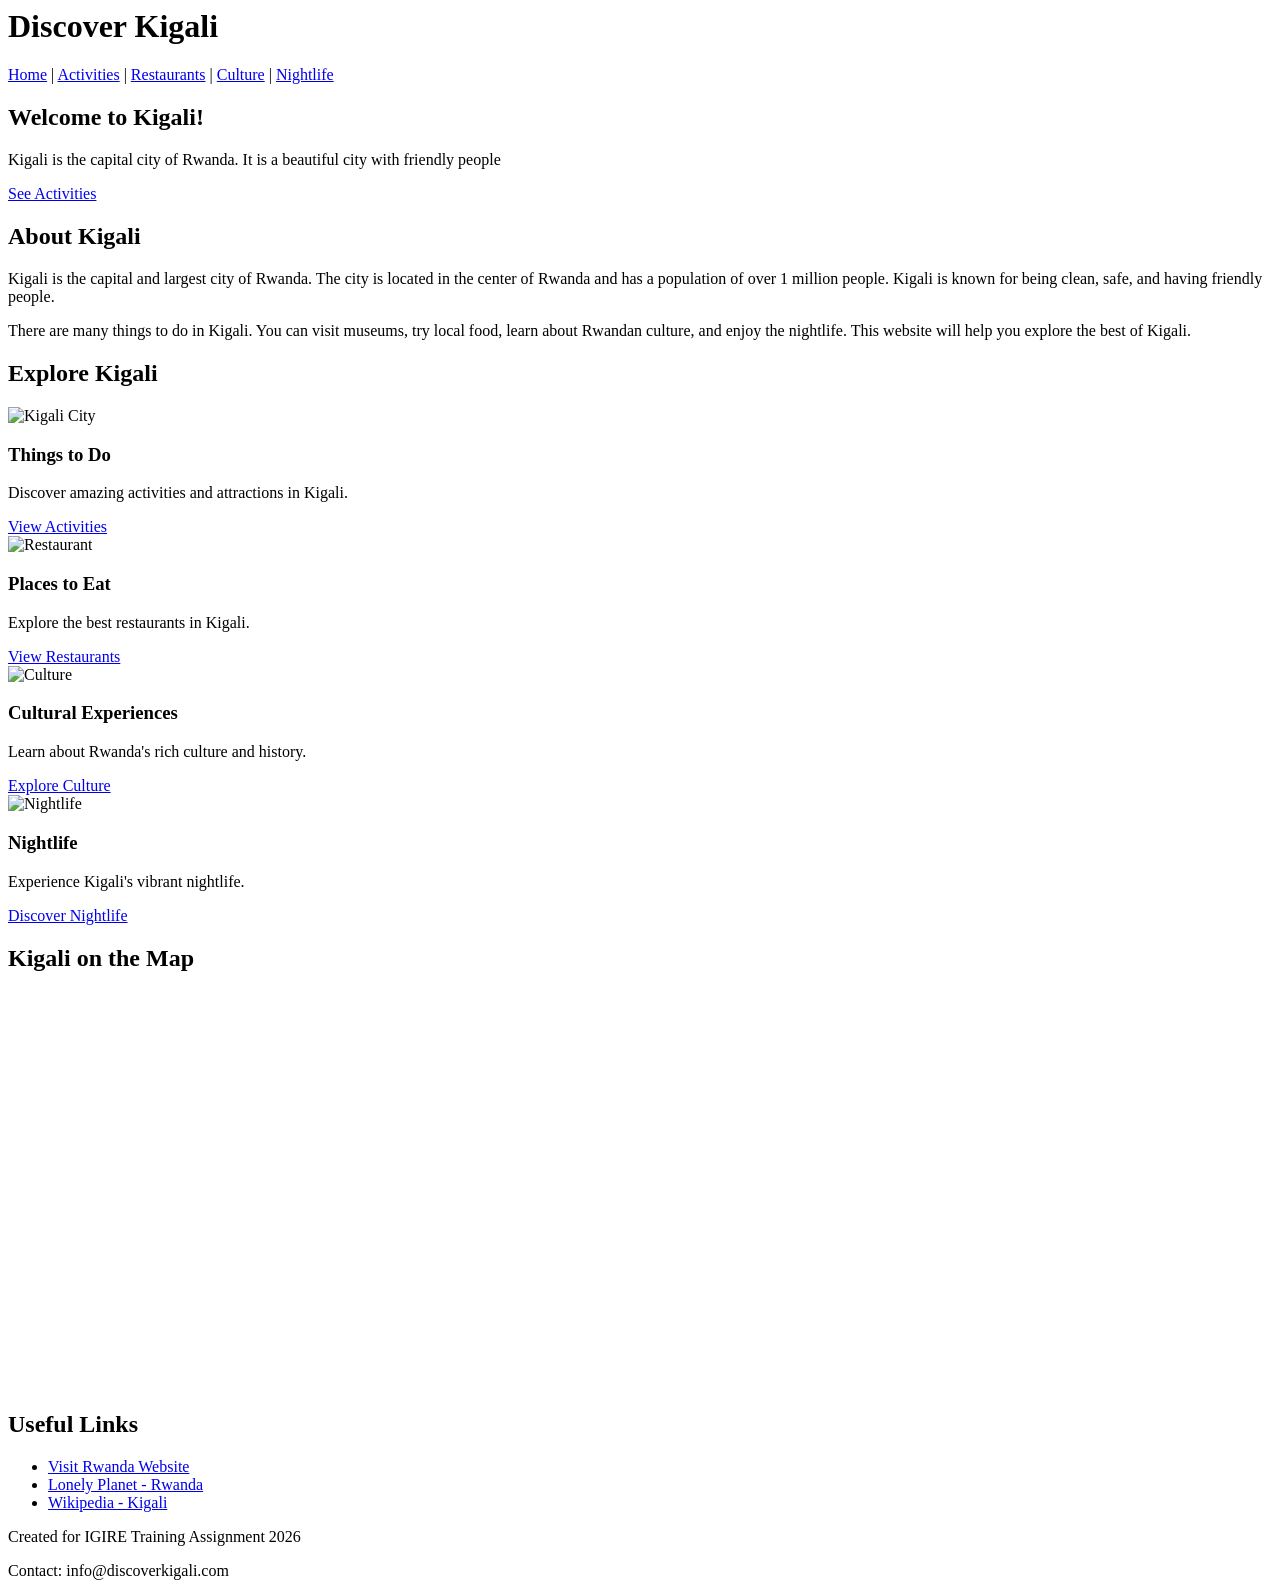
==== index.html @ ad77dcd5 "my scond commit" ====
<html>
<head>
    <title>Discover Kigali - Home</title>
    <link rel="stylesheet" href="css/index.css">
</head>
<body>

    <header>
        <h1>Discover Kigali</h1>
        <nav>
            <a href="index.html">Home</a> | 
            <a href="activities.html">Activities</a> | 
            <a href="restaurants.html">Restaurants</a> | 
            <a href="culture.html">Culture</a> | 
            <a href="nightlife.html">Nightlife</a>
        </nav>
    </header>

    <section class="hero">
        <h2>Welcome to Kigali!</h2>
        <p>Kigali is the capital city of Rwanda. It is a beautiful city with friendly people</p>
        <a href="activities.html">See Activities</a>
    </section>

    <section class="intro">
        <h2>About Kigali</h2>
        <p>Kigali is the capital and largest city of Rwanda. The city is located in the center of Rwanda and has a population of over 1 million people. Kigali is known for being clean, safe, and having friendly people.</p>
        <p>There are many things to do in Kigali. You can visit museums, try local food, learn about Rwandan culture, and enjoy the nightlife. This website will help you explore the best of Kigali.</p>
    </section>

    <section class="places">
        <h2>Explore Kigali</h2>
        
        <div class="card">
            <img src="https://images.unsplash.com/photo-1580060839134-75a5edca2e99?w=400" alt="Kigali City">
            <h3>Things to Do</h3>
            <p>Discover amazing activities and attractions in Kigali.</p>
            <a href="activities.html">View Activities</a>
        </div>

        <div class="card">
            <img src="https://images.unsplash.com/photo-1555396273-367ea4eb4db5?w=400" alt="Restaurant">
            <h3>Places to Eat</h3>
            <p>Explore the best restaurants in Kigali.</p>
            <a href="restaurants.html">View Restaurants</a>
        </div>

        <div class="card">
            <img src="https://images.unsplash.com/photo-1516026672322-bc52d61a55d5?w=400" alt="Culture">
            <h3>Cultural Experiences</h3>
            <p>Learn about Rwanda's rich culture and history.</p>
            <a href="culture.html">Explore Culture</a>
        </div>

        <div class="card">
            <img src="https://images.unsplash.com/photo-1514525253161-7a46d19cd819?w=400" alt="Nightlife">
            <h3>Nightlife</h3>
            <p>Experience Kigali's vibrant nightlife.</p>
            <a href="nightlife.html">Discover Nightlife</a>
        </div>
    </section>

    <section class="map">
        <h2>Kigali on the Map</h2>
        <iframe src="https://www.google.com/maps/embed?pb=!1m18!1m12!1m3!1d127671.00808648674!2d29.803907874743827!3d-1.970679542572945!2m3!1f0!2f0!3f0!3m2!1i1024!2i768!4f13.1!3m3!1m2!1s0x19dca495857f5c39%3A0x3c4e0b5c8b1d3e0!2sKigali%2C%20Rwanda!5e0!3m2!1sen!2sus!4v1234567890" width="100%" height="400" style="border:0;"></iframe>
    </section>

    <section class="links">
        <h2>Useful Links</h2>
        <ul>
            <li><a href="https://visit.rwanda/" target="_blank">Visit Rwanda Website</a></li>
            <li><a href="https://www.lonelyplanet.com/rwanda" target="_blank">Lonely Planet - Rwanda</a></li>
            <li><a href="https://en.wikipedia.org/wiki/Kigali" target="_blank">Wikipedia - Kigali</a></li>
        </ul>
    </section>

    <footer>
        <p>Created for IGIRE Training Assignment 2026</p>
        <p>Contact: info@discoverkigali.com</p>
    </footer>

</body>
</html>
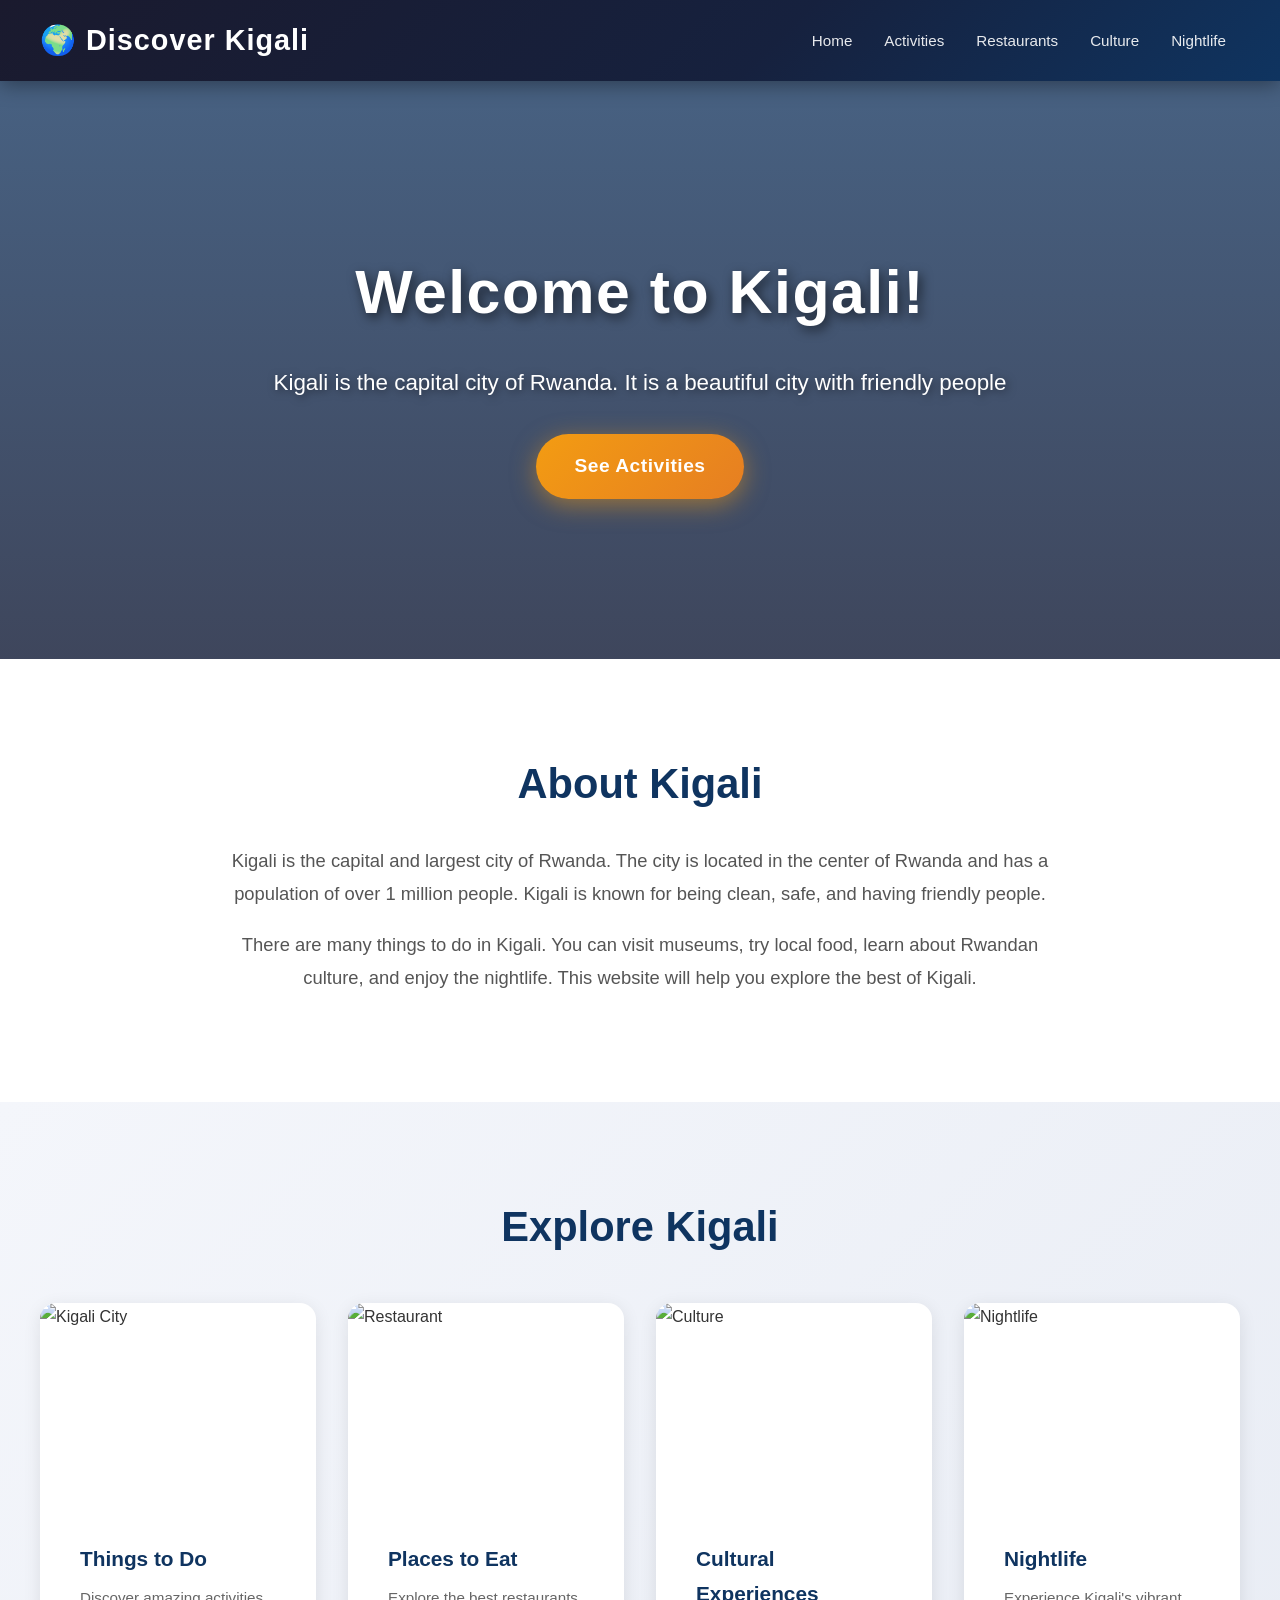
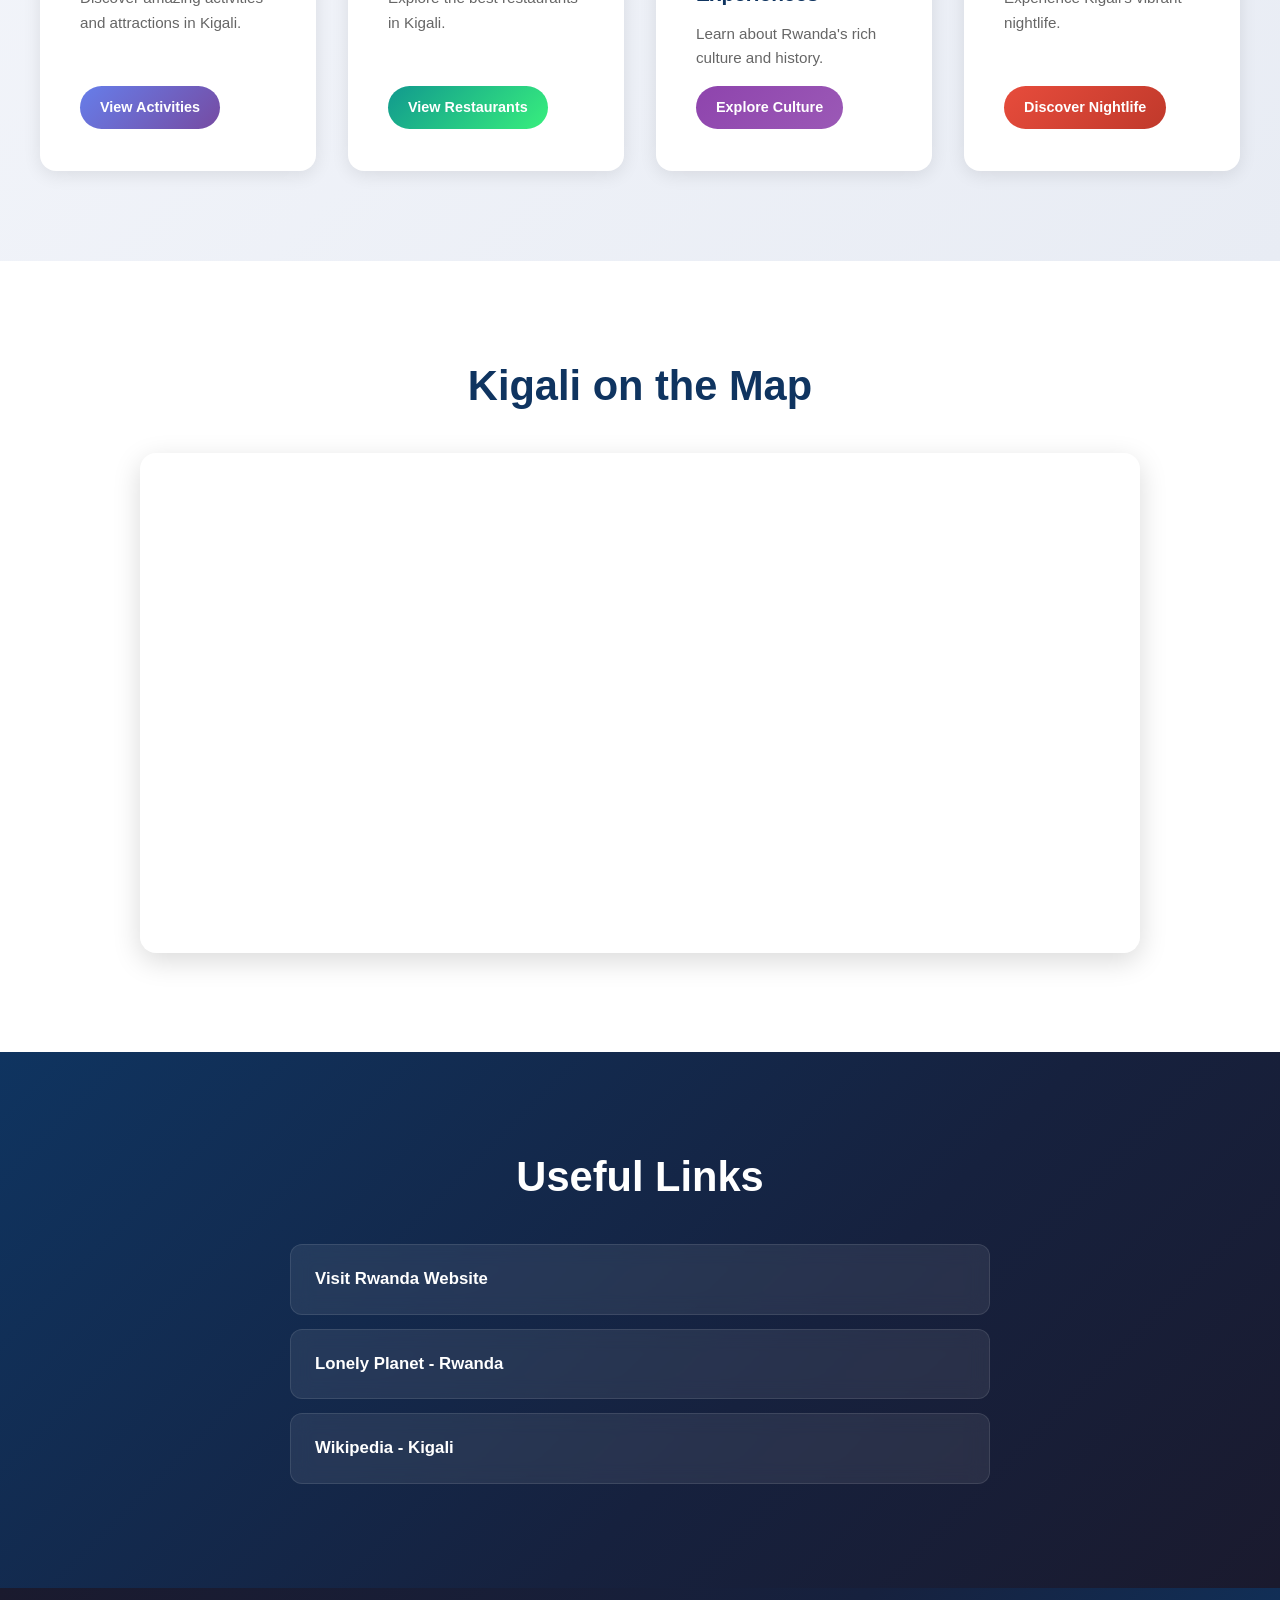
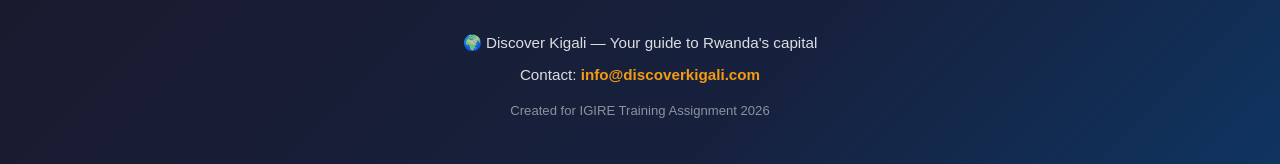
==== commit 516a9d31: "updated with responsiveness" ====
--- a/index.html
+++ b/index.html
@@ -1,19 +1,28 @@
-<html>
+<!DOCTYPE html>
+<html lang="en">
 <head>
+    <meta charset="UTF-8">
+    <meta name="viewport" content="width=device-width, initial-scale=1.0">
     <title>Discover Kigali - Home</title>
+    <link rel="stylesheet" href="css/shared.css">
     <link rel="stylesheet" href="css/index.css">
 </head>
 <body>
 
     <header>
-        <h1>Discover Kigali</h1>
-        <nav>
-            <a href="index.html">Home</a> | 
-            <a href="activities.html">Activities</a> | 
-            <a href="restaurants.html">Restaurants</a> | 
-            <a href="culture.html">Culture</a> | 
-            <a href="nightlife.html">Nightlife</a>
-        </nav>
+        <div class="header-inner">
+            <h1>🌍 Discover Kigali</h1>
+            <button class="nav-toggle" aria-label="Toggle navigation" onclick="this.classList.toggle('open'); document.querySelector('nav').classList.toggle('open')">
+                <span></span><span></span><span></span>
+            </button>
+            <nav>
+                <a href="index.html">Home</a>
+                <a href="activities.html">Activities</a>
+                <a href="restaurants.html">Restaurants</a>
+                <a href="culture.html">Culture</a>
+                <a href="nightlife.html">Nightlife</a>
+            </nav>
+        </div>
     </header>
 
     <section class="hero">
@@ -30,33 +39,42 @@
 
     <section class="places">
         <h2>Explore Kigali</h2>
-        
-        <div class="card">
-            <img src="https://images.unsplash.com/photo-1580060839134-75a5edca2e99?w=400" alt="Kigali City">
-            <h3>Things to Do</h3>
-            <p>Discover amazing activities and attractions in Kigali.</p>
-            <a href="activities.html">View Activities</a>
-        </div>
+        <div class="places-grid">
+            <div class="card">
+                <img src="https://images.unsplash.com/photo-1580060839134-75a5edca2e99?w=600" alt="Kigali City">
+                <div class="card-body">
+                    <h3>Things to Do</h3>
+                    <p>Discover amazing activities and attractions in Kigali.</p>
+                    <a href="activities.html" style="background: linear-gradient(135deg, #667eea 0%, #764ba2 100%);">View Activities</a>
+                </div>
+            </div>
 
-        <div class="card">
-            <img src="https://images.unsplash.com/photo-1555396273-367ea4eb4db5?w=400" alt="Restaurant">
-            <h3>Places to Eat</h3>
-            <p>Explore the best restaurants in Kigali.</p>
-            <a href="restaurants.html">View Restaurants</a>
-        </div>
+            <div class="card">
+                <img src="https://images.unsplash.com/photo-1555396273-367ea4eb4db5?w=600" alt="Restaurant">
+                <div class="card-body">
+                    <h3>Places to Eat</h3>
+                    <p>Explore the best restaurants in Kigali.</p>
+                    <a href="restaurants.html" style="background: linear-gradient(135deg, #11998e 0%, #38ef7d 100%);">View Restaurants</a>
+                </div>
+            </div>
 
-        <div class="card">
-            <img src="https://images.unsplash.com/photo-1516026672322-bc52d61a55d5?w=400" alt="Culture">
-            <h3>Cultural Experiences</h3>
-            <p>Learn about Rwanda's rich culture and history.</p>
-            <a href="culture.html">Explore Culture</a>
-        </div>
+            <div class="card">
+                <img src="https://images.unsplash.com/photo-1516026672322-bc52d61a55d5?w=600" alt="Culture">
+                <div class="card-body">
+                    <h3>Cultural Experiences</h3>
+                    <p>Learn about Rwanda's rich culture and history.</p>
+                    <a href="culture.html" style="background: linear-gradient(135deg, #8e44ad 0%, #9b59b6 100%);">Explore Culture</a>
+                </div>
+            </div>
 
-        <div class="card">
-            <img src="https://images.unsplash.com/photo-1514525253161-7a46d19cd819?w=400" alt="Nightlife">
-            <h3>Nightlife</h3>
-            <p>Experience Kigali's vibrant nightlife.</p>
-            <a href="nightlife.html">Discover Nightlife</a>
+            <div class="card">
+                <img src="https://images.unsplash.com/photo-1514525253161-7a46d19cd819?w=600" alt="Nightlife">
+                <div class="card-body">
+                    <h3>Nightlife</h3>
+                    <p>Experience Kigali's vibrant nightlife.</p>
+                    <a href="nightlife.html" style="background: linear-gradient(135deg, #e74c3c 0%, #c0392b 100%);">Discover Nightlife</a>
+                </div>
+            </div>
         </div>
     </section>
 
@@ -75,8 +93,11 @@
     </section>
 
     <footer>
-        <p>Created for IGIRE Training Assignment 2026</p>
-        <p>Contact: info@discoverkigali.com</p>
+        <div class="footer-inner">
+            <p>🌍 Discover Kigali &mdash; Your guide to Rwanda's capital</p>
+            <p>Contact: <a href="mailto:info@discoverkigali.com">info@discoverkigali.com</a></p>
+            <p class="footer-copy">Created for IGIRE Training Assignment 2026</p>
+        </div>
     </footer>
 
 </body>
--- a/css/shared.css
+++ b/css/shared.css
@@ -0,0 +1,603 @@
+/* ============================================================
+   SHARED STYLES — Discover Kigali
+   Responsive header, nav, footer, cards, tables, forms, gallery
+   ============================================================ */
+
+/* ---------- Reset & Base ---------- */
+*, *::before, *::after {
+    margin: 0;
+    padding: 0;
+    box-sizing: border-box;
+}
+
+html {
+    scroll-behavior: smooth;
+}
+
+body {
+    font-family: 'Segoe UI', Tahoma, Geneva, Verdana, sans-serif;
+    line-height: 1.7;
+    color: #333;
+    background-color: #f4f6fb;
+}
+
+img {
+    max-width: 100%;
+    display: block;
+}
+
+/* ---------- Header & Nav ---------- */
+header {
+    background: linear-gradient(135deg, #1a1a2e 0%, #16213e 60%, #0f3460 100%);
+    color: white;
+    padding: 0 20px;
+    position: sticky;
+    top: 0;
+    z-index: 1000;
+    box-shadow: 0 3px 20px rgba(0,0,0,0.4);
+}
+
+.header-inner {
+    max-width: 1200px;
+    margin: 0 auto;
+    display: flex;
+    align-items: center;
+    justify-content: space-between;
+    flex-wrap: wrap;
+    padding: 16px 0;
+    gap: 10px;
+}
+
+header h1 {
+    font-size: clamp(1.2rem, 4vw, 1.8rem);
+    font-weight: 800;
+    letter-spacing: 1px;
+    white-space: nowrap;
+}
+
+/* Hamburger button */
+.nav-toggle {
+    display: none;
+    flex-direction: column;
+    justify-content: space-between;
+    width: 30px;
+    height: 22px;
+    background: none;
+    border: none;
+    cursor: pointer;
+    padding: 0;
+    z-index: 1100;
+}
+
+.nav-toggle span {
+    display: block;
+    height: 3px;
+    width: 100%;
+    background: white;
+    border-radius: 3px;
+    transition: all 0.3s ease;
+    transform-origin: center;
+}
+
+/* Animate hamburger to X */
+.nav-toggle.open span:nth-child(1) { transform: translateY(9.5px) rotate(45deg); }
+.nav-toggle.open span:nth-child(2) { opacity: 0; transform: scaleX(0); }
+.nav-toggle.open span:nth-child(3) { transform: translateY(-9.5px) rotate(-45deg); }
+
+nav {
+    display: flex;
+    align-items: center;
+    gap: 4px;
+    flex-wrap: wrap;
+}
+
+nav a {
+    color: rgba(255,255,255,0.9);
+    text-decoration: none;
+    font-size: 0.95rem;
+    font-weight: 500;
+    padding: 8px 14px;
+    border-radius: 8px;
+    transition: all 0.25s ease;
+    white-space: nowrap;
+}
+
+nav a:hover,
+nav a:focus {
+    background-color: rgba(255,255,255,0.18);
+    color: #fff;
+    outline: none;
+}
+
+/* ---------- Page Hero / Banner ---------- */
+.page-header {
+    color: white;
+    text-align: center;
+    padding: clamp(60px, 12vw, 120px) 20px;
+    background-size: cover;
+    background-position: center;
+    background-attachment: fixed;
+    position: relative;
+}
+
+.page-header::after {
+    content: '';
+    position: absolute;
+    inset: 0;
+    background: inherit;
+    z-index: -1;
+}
+
+.page-header h2 {
+    font-size: clamp(1.8rem, 6vw, 3.2rem);
+    text-shadow: 2px 3px 10px rgba(0,0,0,0.5);
+    font-weight: 800;
+    letter-spacing: 1px;
+}
+
+.page-header p {
+    font-size: clamp(1rem, 2.5vw, 1.3rem);
+    margin-top: 12px;
+    opacity: 0.9;
+    text-shadow: 1px 2px 6px rgba(0,0,0,0.4);
+}
+
+/* ---------- Cards Grid ---------- */
+.cards-grid {
+    display: grid;
+    grid-template-columns: repeat(auto-fill, minmax(260px, 1fr));
+    gap: 28px;
+    padding: 20px 0;
+}
+
+.card {
+    background: white;
+    border-radius: 16px;
+    overflow: hidden;
+    box-shadow: 0 4px 18px rgba(0,0,0,0.09);
+    transition: transform 0.3s ease, box-shadow 0.3s ease;
+    display: flex;
+    flex-direction: column;
+}
+
+.card:hover {
+    transform: translateY(-8px);
+    box-shadow: 0 14px 35px rgba(0,0,0,0.16);
+}
+
+.card img {
+    width: 100%;
+    height: 200px;
+    object-fit: cover;
+    transition: transform 0.4s ease;
+}
+
+.card:hover img {
+    transform: scale(1.06);
+}
+
+.card-body {
+    padding: 18px 20px 22px;
+    flex: 1;
+    display: flex;
+    flex-direction: column;
+}
+
+.card-body h3,
+.card-body h4 {
+    font-size: 1.2rem;
+    margin-bottom: 8px;
+}
+
+.card-body p {
+    color: #666;
+    font-size: 0.95rem;
+    line-height: 1.6;
+    flex: 1;
+}
+
+.card-body a {
+    display: inline-block;
+    margin-top: 14px;
+    padding: 9px 20px;
+    border-radius: 50px;
+    color: white;
+    text-decoration: none;
+    font-weight: 600;
+    font-size: 0.9rem;
+    transition: all 0.25s ease;
+    align-self: flex-start;
+}
+
+.card-body a:hover {
+    transform: scale(1.05);
+    filter: brightness(1.1);
+}
+
+/* ---------- Section Wrapper ---------- */
+.section {
+    padding: clamp(40px, 8vw, 80px) clamp(16px, 5vw, 40px);
+    max-width: 1200px;
+    margin: 0 auto;
+}
+
+.section-full {
+    padding: clamp(40px, 8vw, 80px) clamp(16px, 5vw, 40px);
+}
+
+.section h2,
+.section h3,
+.section-full h2,
+.section-full h3 {
+    font-size: clamp(1.4rem, 4vw, 2rem);
+    margin-bottom: 28px;
+    text-align: center;
+}
+
+/* ---------- Responsive Table ---------- */
+.table-wrapper {
+    overflow-x: auto;
+    -webkit-overflow-scrolling: touch;
+    border-radius: 12px;
+    box-shadow: 0 4px 18px rgba(0,0,0,0.09);
+}
+
+table {
+    width: 100%;
+    border-collapse: collapse;
+    background: white;
+    min-width: 500px;
+}
+
+table th {
+    color: white;
+    padding: 14px 16px;
+    text-align: left;
+    font-weight: 600;
+    font-size: 0.95rem;
+    white-space: nowrap;
+}
+
+table td {
+    padding: 13px 16px;
+    border-bottom: 1px solid #eee;
+    font-size: 0.95rem;
+}
+
+table tr:last-child td {
+    border-bottom: none;
+}
+
+table tr:nth-child(even) td {
+    background-color: #f9fafb;
+}
+
+/* ---------- Gallery ---------- */
+.gallery-grid {
+    display: grid;
+    grid-template-columns: repeat(auto-fill, minmax(240px, 1fr));
+    gap: 18px;
+}
+
+.gallery-grid img {
+    width: 100%;
+    height: 200px;
+    object-fit: cover;
+    border-radius: 12px;
+    box-shadow: 0 4px 14px rgba(0,0,0,0.1);
+    transition: transform 0.3s ease, box-shadow 0.3s ease;
+}
+
+.gallery-grid img:hover {
+    transform: scale(1.04);
+    box-shadow: 0 10px 28px rgba(0,0,0,0.18);
+}
+
+/* ---------- Forms ---------- */
+.form-wrapper {
+    max-width: 620px;
+    margin: 0 auto;
+    background: white;
+    padding: clamp(24px, 5vw, 44px);
+    border-radius: 18px;
+    box-shadow: 0 6px 24px rgba(0,0,0,0.1);
+}
+
+.form-wrapper label {
+    display: block;
+    font-weight: 600;
+    color: #444;
+    margin-bottom: 6px;
+    font-size: 0.95rem;
+}
+
+.form-wrapper input[type="text"],
+.form-wrapper input[type="email"],
+.form-wrapper input[type="date"],
+.form-wrapper input[type="number"],
+.form-wrapper select,
+.form-wrapper textarea {
+    width: 100%;
+    padding: 12px 14px;
+    margin-bottom: 18px;
+    border: 2px solid #e0e0e0;
+    border-radius: 10px;
+    font-size: 1rem;
+    font-family: inherit;
+    transition: border-color 0.25s ease, box-shadow 0.25s ease;
+    background: #fafafa;
+}
+
+.form-wrapper input:focus,
+.form-wrapper select:focus,
+.form-wrapper textarea:focus {
+    outline: none;
+    border-color: currentColor;
+    box-shadow: 0 0 0 3px rgba(102,126,234,0.15);
+    background: white;
+}
+
+.form-wrapper .checkbox-group {
+    display: flex;
+    flex-wrap: wrap;
+    gap: 12px;
+    margin-bottom: 18px;
+}
+
+.form-wrapper .checkbox-group label {
+    display: flex;
+    align-items: center;
+    gap: 6px;
+    font-weight: 400;
+    cursor: pointer;
+}
+
+.form-wrapper input[type="submit"] {
+    width: 100%;
+    padding: 14px;
+    border: none;
+    border-radius: 50px;
+    color: white;
+    font-size: 1.05rem;
+    font-weight: 700;
+    cursor: pointer;
+    transition: all 0.3s ease;
+    letter-spacing: 0.5px;
+}
+
+.form-wrapper input[type="submit"]:hover {
+    transform: translateY(-2px);
+    filter: brightness(1.08);
+    box-shadow: 0 8px 22px rgba(0,0,0,0.2);
+}
+
+/* ---------- Ordered / Unordered Lists ---------- */
+.styled-list {
+    list-style: none;
+    max-width: 900px;
+    margin: 0 auto;
+    counter-reset: item;
+}
+
+.styled-list.numbered li {
+    counter-increment: item;
+}
+
+.styled-list li {
+    margin-bottom: 18px;
+    padding: 22px 22px 22px 28px;
+    background: white;
+    border-radius: 12px;
+    box-shadow: 0 3px 12px rgba(0,0,0,0.07);
+    transition: transform 0.25s ease, box-shadow 0.25s ease;
+    position: relative;
+}
+
+.styled-list li:hover {
+    transform: translateX(6px);
+    box-shadow: 0 6px 20px rgba(0,0,0,0.12);
+}
+
+.styled-list.numbered li::before {
+    content: counter(item);
+    position: absolute;
+    left: -14px;
+    top: 50%;
+    transform: translateY(-50%);
+    width: 32px;
+    height: 32px;
+    border-radius: 50%;
+    color: white;
+    display: flex;
+    align-items: center;
+    justify-content: center;
+    font-weight: 700;
+    font-size: 0.9rem;
+}
+
+.styled-list h4 {
+    font-size: 1.05rem;
+    margin-bottom: 6px;
+}
+
+.styled-list p {
+    color: #666;
+    font-size: 0.95rem;
+}
+
+/* ---------- Links Section ---------- */
+.links-list {
+    list-style: none;
+    max-width: 640px;
+    margin: 0 auto;
+}
+
+.links-list li {
+    background: white;
+    margin: 12px 0;
+    padding: 18px 22px;
+    border-radius: 12px;
+    box-shadow: 0 3px 12px rgba(0,0,0,0.07);
+    transition: transform 0.25s ease, box-shadow 0.25s ease;
+}
+
+.links-list li:hover {
+    transform: translateX(8px);
+    box-shadow: 0 6px 18px rgba(0,0,0,0.12);
+}
+
+.links-list a {
+    text-decoration: none;
+    font-weight: 600;
+    font-size: 1rem;
+}
+
+.links-list a:hover {
+    text-decoration: underline;
+}
+
+/* ---------- Video / Iframe ---------- */
+.media-wrapper {
+    position: relative;
+    width: 100%;
+    max-width: 800px;
+    margin: 0 auto;
+    border-radius: 16px;
+    overflow: hidden;
+    box-shadow: 0 8px 28px rgba(0,0,0,0.2);
+}
+
+.media-wrapper iframe,
+.media-wrapper video {
+    width: 100%;
+    display: block;
+    border: none;
+}
+
+.media-wrapper.ratio-16-9 {
+    aspect-ratio: 16 / 9;
+}
+
+.media-wrapper.ratio-16-9 iframe,
+.media-wrapper.ratio-16-9 video {
+    height: 100%;
+    position: absolute;
+    top: 0; left: 0;
+}
+
+/* ---------- Footer ---------- */
+footer {
+    background: linear-gradient(135deg, #1a1a2e 0%, #16213e 60%, #0f3460 100%);
+    color: rgba(255,255,255,0.85);
+    text-align: center;
+    padding: 36px 20px;
+    margin-top: 0;
+}
+
+.footer-inner {
+    max-width: 800px;
+    margin: 0 auto;
+}
+
+footer p {
+    margin: 6px 0;
+    font-size: 0.95rem;
+}
+
+footer a {
+    color: #f39c12;
+    text-decoration: none;
+    font-weight: 600;
+    transition: color 0.25s ease;
+}
+
+footer a:hover {
+    color: #e67e22;
+    text-decoration: underline;
+}
+
+.footer-copy {
+    margin-top: 12px;
+    font-size: 0.82rem;
+    opacity: 0.6;
+}
+
+/* ---------- Utility ---------- */
+.bg-white  { background-color: white; }
+.bg-light  { background-color: #f4f6fb; }
+.text-center { text-align: center; }
+
+/* ---------- Responsive Breakpoints ---------- */
+@media (max-width: 768px) {
+    .nav-toggle {
+        display: flex;
+    }
+
+    nav {
+        display: none;
+        flex-direction: column;
+        width: 100%;
+        padding: 10px 0 16px;
+        gap: 2px;
+    }
+
+    nav.open {
+        display: flex;
+    }
+
+    nav a {
+        width: 100%;
+        padding: 12px 16px;
+        border-radius: 8px;
+        font-size: 1rem;
+    }
+
+    .header-inner {
+        flex-wrap: wrap;
+    }
+
+    .page-header {
+        background-attachment: scroll; /* fixed doesn't work well on mobile */
+    }
+
+    .cards-grid {
+        grid-template-columns: 1fr;
+    }
+
+    .gallery-grid {
+        grid-template-columns: repeat(auto-fill, minmax(160px, 1fr));
+    }
+
+    .gallery-grid img {
+        height: 160px;
+    }
+
+    table {
+        font-size: 0.85rem;
+    }
+
+    table th, table td {
+        padding: 10px 12px;
+    }
+
+    .styled-list.numbered li::before {
+        left: -10px;
+        width: 26px;
+        height: 26px;
+        font-size: 0.8rem;
+    }
+}
+
+@media (max-width: 480px) {
+    .gallery-grid {
+        grid-template-columns: 1fr 1fr;
+    }
+
+    .gallery-grid img {
+        height: 130px;
+    }
+
+    .form-wrapper {
+        padding: 20px 16px;
+    }
+}
--- a/css/index.css
+++ b/css/index.css
@@ -0,0 +1,221 @@
+
+@import url('shared.css');
+
+.hero {
+    background: 
+        linear-gradient(rgba(15, 52, 96, 0.75), rgba(26, 26, 46, 0.85)),
+        url('https://images.unsplash.com/photo-1609137144813-7d9921338f24?w=1600') center/cover;
+    background-attachment: fixed;
+    color: white;
+    text-align: center;
+    padding: clamp(80px, 15vw, 160px) 20px;
+    position: relative;
+}
+
+.hero h2 {
+    font-size: clamp(2rem, 7vw, 3.8rem);
+    margin-bottom: 20px;
+    text-shadow: 3px 4px 12px rgba(0,0,0,0.6);
+    font-weight: 900;
+    letter-spacing: 1.5px;
+    animation: fadeInDown 0.8s ease;
+}
+
+.hero p {
+    font-size: clamp(1rem, 3vw, 1.4rem);
+    margin-bottom: 32px;
+    opacity: 0.95;
+    text-shadow: 2px 2px 8px rgba(0,0,0,0.5);
+    animation: fadeInUp 0.8s ease 0.2s both;
+}
+
+.hero a {
+    display: inline-block;
+    background: linear-gradient(135deg, #f39c12 0%, #e67e22 100%);
+    color: white;
+    padding: 16px 38px;
+    text-decoration: none;
+    border-radius: 50px;
+    font-size: clamp(1rem, 2.5vw, 1.2rem);
+    font-weight: 700;
+    transition: all 0.3s ease;
+    box-shadow: 0 6px 24px rgba(243, 156, 18, 0.5);
+    animation: fadeInUp 0.8s ease 0.4s both;
+    letter-spacing: 0.5px;
+}
+
+.hero a:hover {
+    transform: translateY(-4px);
+    box-shadow: 0 10px 32px rgba(243, 156, 18, 0.7);
+    filter: brightness(1.1);
+}
+
+/* ---------- Intro Section ---------- */
+.intro {
+    padding: clamp(50px, 10vw, 90px) 20px;
+    background-color: white;
+    text-align: center;
+}
+
+.intro h2 {
+    font-size: clamp(1.6rem, 5vw, 2.6rem);
+    color: #0f3460;
+    margin-bottom: 24px;
+    font-weight: 800;
+}
+
+.intro p {
+    max-width: 860px;
+    margin: 0 auto 18px;
+    font-size: clamp(1rem, 2.2vw, 1.15rem);
+    color: #555;
+    line-height: 1.8;
+}
+
+/* ---------- Places Section ---------- */
+.places {
+    padding: clamp(50px, 10vw, 90px) 20px;
+    background: linear-gradient(135deg, #f4f6fb 0%, #e8ecf4 100%);
+}
+
+.places h2 {
+    width: 100%;
+    text-align: center;
+    font-size: clamp(1.6rem, 5vw, 2.6rem);
+    color: #0f3460;
+    margin-bottom: 40px;
+    font-weight: 800;
+}
+
+.places-grid {
+    display: grid;
+    grid-template-columns: repeat(auto-fit, minmax(260px, 1fr));
+    gap: 32px;
+    max-width: 1200px;
+    margin: 0 auto;
+}
+
+.places .card h3 {
+    color: #0f3460;
+    margin: 20px 20px 10px;
+    font-size: 1.3rem;
+}
+
+.places .card p {
+    padding: 0 20px;
+    color: #666;
+    margin-bottom: 16px;
+}
+
+.places .card a {
+    background: linear-gradient(135deg, #667eea 0%, #764ba2 100%);
+    margin: 0 20px 20px;
+}
+
+/* ---------- Map Section ---------- */
+.map {
+    padding: clamp(50px, 10vw, 90px) 20px;
+    text-align: center;
+    background-color: white;
+}
+
+.map h2 {
+    font-size: clamp(1.6rem, 5vw, 2.6rem);
+    color: #0f3460;
+    margin-bottom: 32px;
+    font-weight: 800;
+}
+
+.map iframe {
+    width: 100%;
+    max-width: 1000px;
+    height: clamp(300px, 50vw, 500px);
+    border-radius: 16px;
+    box-shadow: 0 8px 28px rgba(0,0,0,0.15);
+    border: none;
+}
+
+/* ---------- Links Section ---------- */
+.links {
+    padding: clamp(50px, 10vw, 90px) 20px;
+    background: linear-gradient(135deg, #0f3460 0%, #16213e 60%, #1a1a2e 100%);
+    color: white;
+}
+
+.links h2 {
+    text-align: center;
+    font-size: clamp(1.6rem, 5vw, 2.6rem);
+    margin-bottom: 32px;
+    font-weight: 800;
+}
+
+.links ul {
+    list-style: none;
+    padding: 0;
+    max-width: 700px;
+    margin: 0 auto;
+}
+
+.links li {
+    background-color: rgba(255, 255, 255, 0.08);
+    margin: 14px 0;
+    padding: 20px 24px;
+    border-radius: 12px;
+    transition: all 0.3s ease;
+    backdrop-filter: blur(10px);
+    border: 1px solid rgba(255,255,255,0.1);
+}
+
+.links li:hover {
+    background-color: rgba(255, 255, 255, 0.15);
+    transform: translateX(10px);
+    box-shadow: 0 6px 20px rgba(0,0,0,0.3);
+}
+
+.links a {
+    color: white;
+    text-decoration: none;
+    font-size: 1.05rem;
+    font-weight: 600;
+}
+
+.links a:hover {
+    text-decoration: underline;
+    color: #f39c12;
+}
+
+/* ---------- Animations ---------- */
+@keyframes fadeInDown {
+    from {
+        opacity: 0;
+        transform: translateY(-40px);
+    }
+    to {
+        opacity: 1;
+        transform: translateY(0);
+    }
+}
+
+@keyframes fadeInUp {
+    from {
+        opacity: 0;
+        transform: translateY(40px);
+    }
+    to {
+        opacity: 1;
+        transform: translateY(0);
+    }
+}
+
+/* ---------- Responsive ---------- */
+@media (max-width: 768px) {
+    .hero {
+        background-attachment: scroll;
+    }
+
+    .places-grid {
+        grid-template-columns: 1fr;
+        max-width: 400px;
+        margin: 0 auto;
+    }
+}
